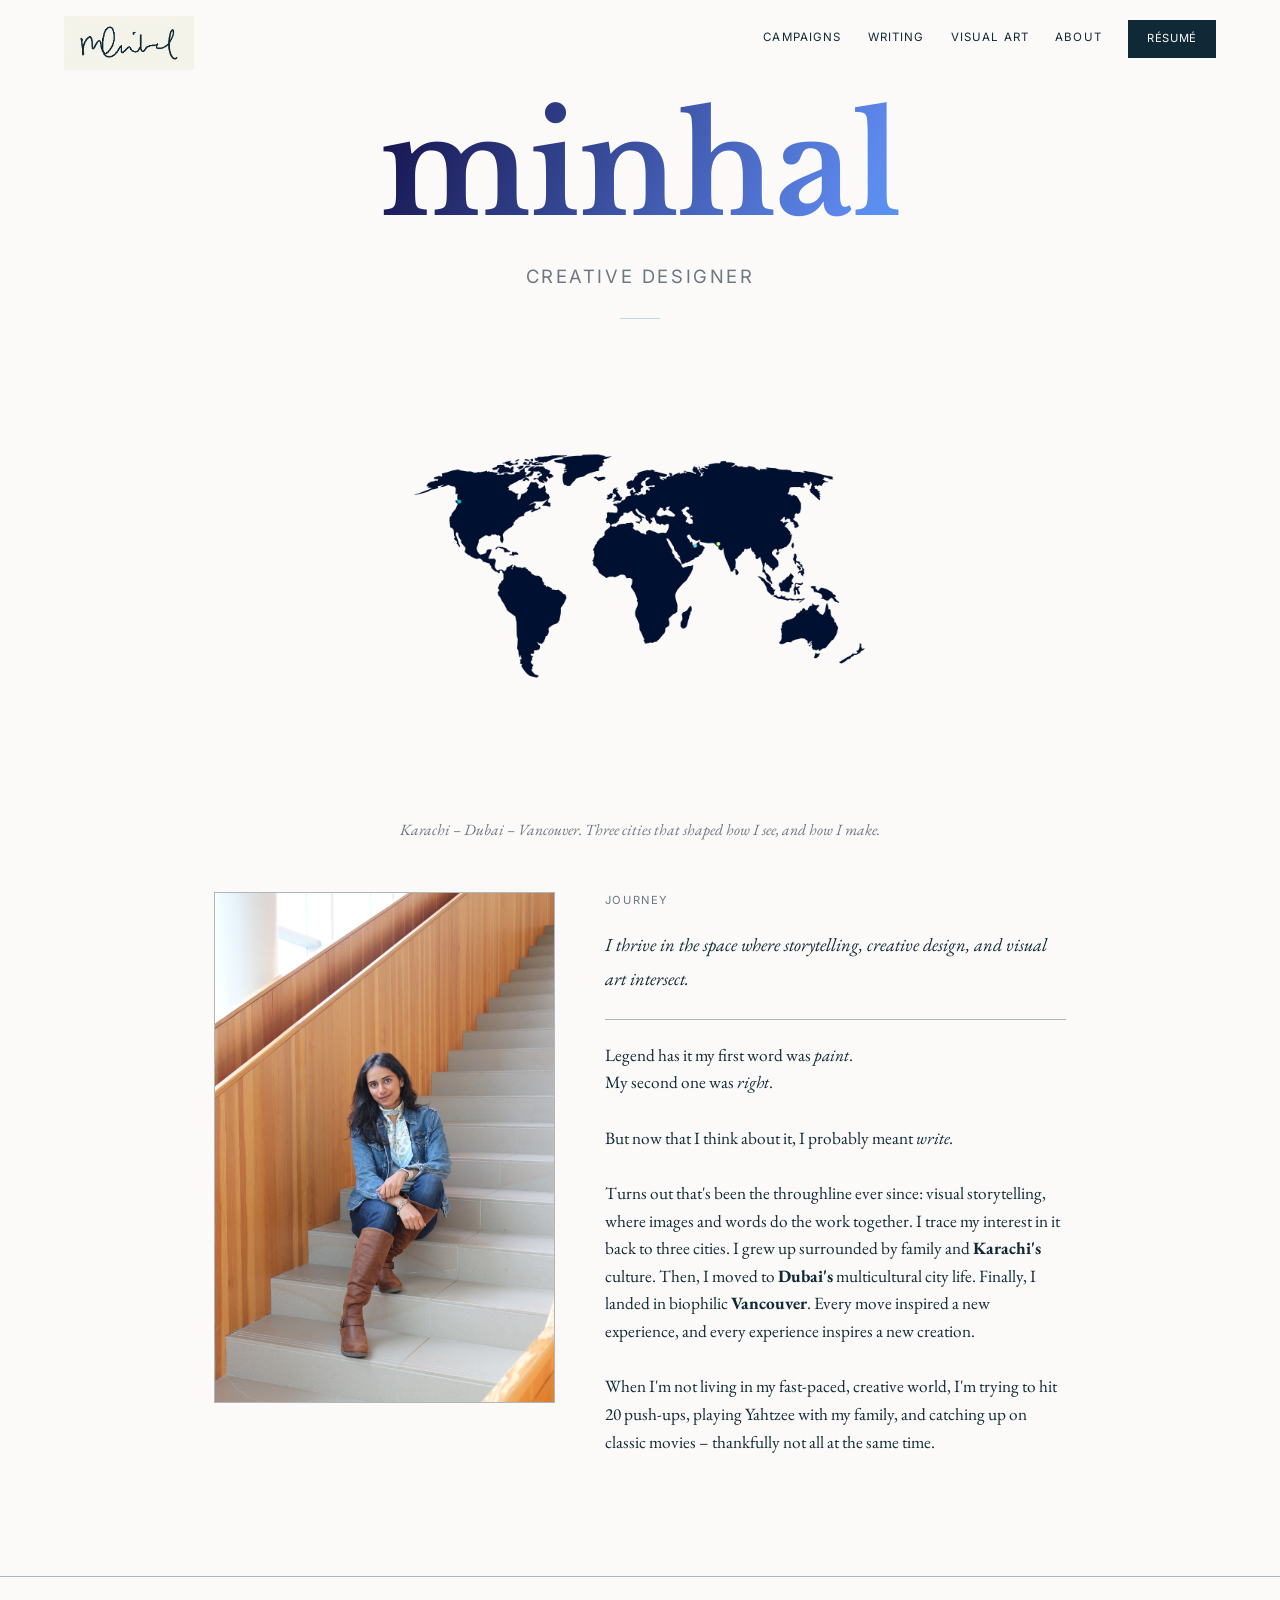
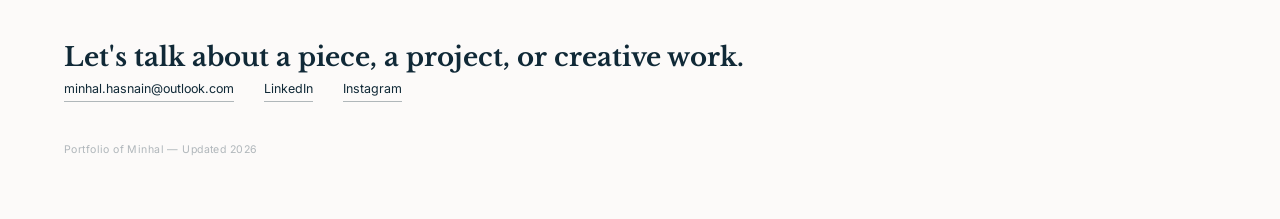
==== about.html @ 173825aa "Add files via upload" ====
<!DOCTYPE html>
<html lang="en">
<head>
<meta charset="UTF-8">
<meta name="viewport" content="width=device-width, initial-scale=1.0">
<title>About — Minhal</title>
<link rel="stylesheet" href="style.css">

<!--
  ============================================================
  HOW TO EDIT THIS FILE
  ============================================================
  The big centered name uses an animated gradient — its colors
  are the two "vivid-blue" variables near the top of style.css,
  plus your existing navy. Change those hex values there.

  The three cycling labels are in the .roles list below — add,
  remove, or reorder <span> entries and the rotation adjusts
  automatically. Timing is set in the <script> at the bottom
  (currently 2.4s per label).

  Bio paragraphs are plain text further down — replace directly.
  ============================================================
-->

<style>
  .about-hero {
    display: flex; flex-direction: column; align-items: center; justify-content: center;
    text-align: center;
    padding: 100px 24px 20px;
  }

  .name-gradient {
    font-family: 'Libre Baskerville', serif;
    font-weight: 700;
    font-size: clamp(3.2rem, 13vw, 8.5rem);
    line-height: 1;
    text-transform: lowercase;
    background: linear-gradient(115deg, var(--vivid-dark) 0%, var(--vivid-blue) 30%, var(--vivid-blue-light) 50%, var(--vivid-blue) 70%, var(--vivid-dark) 100%);
    background-size: 300% 300%;
    -webkit-background-clip: text;
    background-clip: text;
    color: transparent;
    animation: gradientFlow 9s ease infinite;
  }

  @keyframes gradientFlow {
    0%   { background-position: 0% 50%; }
    50%  { background-position: 100% 50%; }
    100% { background-position: 0% 50%; }
  }

  .roles {
    margin-top: 26px;
    height: 1.9rem;
    position: relative;
    font-family: 'Inter', sans-serif;
    font-size: 1.15rem;
    letter-spacing: 0.14em;
    text-transform: uppercase;
    color: var(--navy-soft);
  }
  .roles span {
    position: absolute; left: 50%; top: 0;
    transform: translateX(-50%);
    opacity: 0;
    transition: opacity 0.7s ease;
    white-space: nowrap;
  }
  .roles span.active { opacity: 1; }

  .about-divider {
    width: 40px; height: 1px; background: var(--teal);
    margin: 26px auto 0;
  }

  .map-wrap {
    max-width: 500px;
    margin: 30px auto 0;
    padding: 0 24px;
  }
  .map-wrap img { width: 100%; height: auto; display: block; }
  .map-caption {
    margin-top: 16px;
    text-align: center;
    font-family: 'EB Garamond', serif;
    font-style: italic;
    font-size: 0.98rem;
    color: var(--navy-soft);
  }

  .about-bio {
    max-width: 900px;
    margin: 30px auto 0;
    padding: 0 24px 120px;
    text-align: left;
    display: grid;
    grid-template-columns: 0.85fr 1.15fr;
    gap: 50px;
    align-items: start;
  }
  .about-headshot img {
    width: 100%;
    display: block;
    border: 1px solid var(--navy-faint);
  }
  .about-bio-text p {
    font-family: 'EB Garamond', serif;
    font-size: 1.15rem;
    line-height: 1.8;
    margin-bottom: 22px;
  }
  .about-bio-text .label { margin-bottom: 18px; display: block; }
  .bio-statement {
    font-family: 'Libre Baskerville', serif;
    font-style: italic;
    font-size: clamp(1.2rem, 2vw, 1.5rem);
    line-height: 1.4;
    color: var(--navy);
    margin-bottom: 30px;
    padding-bottom: 24px;
    border-bottom: 1px solid var(--navy-faint);
  }
  .bio-placeholder-box {
    border: 1px dashed var(--navy-faint);
    padding: 24px;
    font-family: 'Inter', sans-serif;
    font-size: 0.8rem;
    line-height: 1.7;
    color: var(--navy-soft);
  }
  .bio-placeholder-box strong { color: var(--navy); }

  @media (max-width: 700px) {
    .about-bio { grid-template-columns: 1fr; }
    .about-headshot { max-width: 260px; margin: 0 auto; }
  }

  @media (prefers-reduced-motion: reduce) {
    .name-gradient { animation: none; background-position: 30% 50%; }
    .roles span { transition: none; }
  }
</style>
</head>
<body>

<a class="mark" href="index.html"><img src="images/signature.png" alt="Minhal signature"></a>
<nav class="nav-desktop">
  <a class="nav-link" href="work.html">Campaigns</a>
  <a class="nav-link" href="writing.html">Writing</a>
  <a class="nav-link" href="art.html">Visual Art</a>
  <a class="nav-link" href="about.html">About</a>
  <a class="btn-resume" href="#">Résumé</a>
</nav>
<div class="nav-mobile-toggle" id="hamburger"><span></span></div>
<div class="mobile-menu" id="mobileMenu">
  <a class="mobile-link" href="work.html">Campaigns</a>
  <a class="mobile-link" href="writing.html">Writing</a>
  <a class="mobile-link" href="art.html">Visual Art</a>
  <a class="mobile-link" href="about.html">About</a>
  <a class="btn-resume" href="#">Résumé</a>
</div>

<!-- SECTION: ABOUT HERO -->
<div class="about-hero">
  <div class="name-gradient">Minhal</div>
  <div class="roles">
    <span class="active">Storyteller</span>
    <span>Creative Designer</span>
    <span>Visual Artist</span>
  </div>
  <div class="about-divider"></div>

 <div class="map-wrap">
    <img src="images/world-map.png" alt="World map with pins marking Vancouver, Dubai, and Karachi" style="width: 100%; height: auto;">
</div>
    <p class="map-caption">Karachi – Dubai – Vancouver. Three cities that shaped how I see, and how I make.</p>
  </div>
</div>

<!-- SECTION: BIO -->
<div class="about-bio">
  <div class="about-headshot">
    <img src="images/headshot.jpg" alt="Portrait of Minhal">
  </div>
  <div class="about-bio-text">
    <span class="label">Journey</span>
    <p class="bio-statement">I thrive in the space where storytelling, creative design, and visual art intersect.</p>

      Legend has it my first word was <i>paint</i>.<br>
      My second one was <i>right</i>.<br> 
      <br>
      But now that I think about it, I probably meant <i>write.</i><br>
      <br>
      Turns out that's been the throughline ever since: visual storytelling, where images and words do the work together. I trace my interest in it back to three cities. I grew up surrounded by family and <b>Karachi's</b> culture. Then, I moved to <b>Dubai's</b> multicultural city life. Finally, I landed in biophilic <b>Vancouver</b>. Every move inspired a new experience, and every experience inspires a new creation.<br>
      <br>
      When I'm not living in my fast-paced, creative world, I'm trying to hit 20 push-ups, playing Yahtzee with my family, and catching up on classic movies – thankfully not all at the same time.
    </div>
  </div>
</div>

  <footer id="contact">
  <div class="wrap">
    <h2 class="display">Let's talk about a piece, a project, or creative work.</h2>
        <div class="contact-row">
      <a href="mailto:minhal.hasnain@outlook.com">minhal.hasnain@outlook.com</a>
      <a href="https://www.linkedin.com/in/minhal-hasnain-a8464b2b0/" target="_blank" rel="noopener">LinkedIn</a>
      <a href="https://www.instagram.com/spilling.ink.mh/" target="_blank" rel="noopener">Instagram</a>
    </div>
    <div class="fine-print">Portfolio of Minhal — Updated 2026</div>
  </div>
</footer>
  
<script>
    const hamburger = document.getElementById('hamburger');
  const mobileMenu = document.getElementById('mobileMenu');
  hamburger.addEventListener('click', () => { hamburger.classList.toggle('open'); mobileMenu.classList.toggle('open'); });
  document.querySelectorAll('.mobile-menu a').forEach(a => {
    a.addEventListener('click', () => { hamburger.classList.remove('open'); mobileMenu.classList.remove('open'); });
  });

  // Cycling role labels
  const roles = document.querySelectorAll('.roles span');
  let roleIndex = 0;
  setInterval(() => {
    roles[roleIndex].classList.remove('active');
    roleIndex = (roleIndex + 1) % roles.length;
    roles[roleIndex].classList.add('active');
  }, 1500);
</script>

</body>
</html>
---- style.css ----
/* ============================================================
   SHARED STYLES — loaded by both index.html and about.html
   Edit colors and fonts here once; both pages update.
   ============================================================ */
@import url('https://fonts.googleapis.com/css2?family=Libre+Baskerville:ital,wght@0,400;0,700;1,400&family=EB+Garamond:ital,wght@0,400;0,500;0,600;1,400&family=Inter:wght@400;500&family=Parisienne&display=swap');

:root {
  /* ---- EDIT YOUR COLORS HERE ---- */
  --cream: #fcfaf9;
  --teal:  #bfdbdd;
  --grey:  #e6eaef;
  --navy:  #102937;
  /* one-time accent used only for the About page name gradient */
  --vivid-blue: #5E8AEF;
  --vivid-blue-light: #24CAEA;
  --vivid-dark: #14114A;
  /* -------------------------------- */
  --navy-soft: rgba(16, 41, 55, 0.62);
  --navy-faint: rgba(16, 41, 55, 0.32);
}

* { box-sizing: border-box; margin: 0; padding: 0; }
html { scroll-behavior: smooth; }
body {
  background: var(--cream);
  color: var(--navy);
  font-family: 'EB Garamond', serif;
  font-size: 1.08rem;
  line-height: 1.6;
  -webkit-font-smoothing: antialiased;
  overflow-x: hidden;
}
a { color: inherit; text-decoration: none; }
.display { font-family: 'Libre Baskerville', serif; }
.label {
  font-family: 'Inter', sans-serif;
  font-size: 0.7rem;
  letter-spacing: 0.14em;
  text-transform: uppercase;
  color: var(--navy-soft);
}
.wrap { max-width: 1400px; margin: 0 auto; padding: 0 clamp(20px, 5vw, 64px); }

/* ---------- SIGNATURE (fixed top-left, links home) ---------- */
.mark {
  position: fixed;
  top: 16px;
  left: clamp(20px, 5vw, 64px);
  z-index: 60;
  display: block;
  background: rgba(242, 240, 228, 0.75);
  backdrop-filter: blur(6px);
  padding: 6px 12px;
  line-height: 1;
}
.mark img {
  display: block;
  height: 42px;
  width: auto;
}

/* ---------- DESKTOP NAV — flat, 4 items, résumé CTA ---------- */
.nav-desktop {
  position: fixed;
  top: 20px;
  right: clamp(20px, 5vw, 64px);
  z-index: 60;
  display: flex;
  align-items: center;
  gap: 26px;
  font-family: 'Inter', sans-serif;
  font-size: 0.72rem;
  letter-spacing: 0.1em;
  text-transform: uppercase;
}
.nav-desktop a.nav-link {
  position: relative;
  padding-bottom: 3px;
}
.nav-desktop a.nav-link::after {
  content: ""; position: absolute; left: 0; bottom: 0;
  width: 0%; height: 1px; background: var(--navy);
  transition: width 0.25s ease;
}
.nav-desktop a.nav-link:hover::after { width: 100%; }
.btn-resume {
  font-family: 'Inter', sans-serif; font-size: 0.7rem; letter-spacing: 0.06em; text-transform: uppercase;
  background: var(--navy); color: var(--cream); padding: 9px 18px; border: 1px solid var(--navy);
  transition: opacity 0.2s ease;
}
.btn-resume:hover { opacity: 0.85; }

/* ---------- MOBILE HAMBURGER + MENU (flat) ---------- */
.nav-mobile-toggle {
  display: none; position: fixed; top: 20px; right: 20px; z-index: 70;
  width: 40px; height: 40px; background: rgba(242,240,228,0.9);
  border: 1px solid var(--navy-faint); align-items: center; justify-content: center; cursor: pointer;
}
.nav-mobile-toggle span { display: block; width: 18px; height: 1px; background: var(--navy); position: relative; }
.nav-mobile-toggle span::before, .nav-mobile-toggle span::after {
  content: ""; position: absolute; left: 0; width: 18px; height: 1px; background: var(--navy);
  transition: transform 0.25s ease;
}
.nav-mobile-toggle span::before { top: -6px; }
.nav-mobile-toggle span::after { top: 6px; }
.nav-mobile-toggle.open span { background: transparent; }
.nav-mobile-toggle.open span::before { transform: translateY(6px) rotate(45deg); }
.nav-mobile-toggle.open span::after { transform: translateY(-6px) rotate(-45deg); }

.mobile-menu {
  position: fixed; inset: 0; background: var(--cream); z-index: 65;
  padding: 100px 32px 40px; display: flex; flex-direction: column; gap: 4px;
  transform: translateX(100%); transition: transform 0.35s ease; overflow-y: auto;
}
.mobile-menu.open { transform: translateX(0); }
.mobile-menu a.mobile-link {
  display: block; padding: 18px 0; border-bottom: 1px solid var(--navy-faint);
  font-family: 'Libre Baskerville', serif; font-size: 1.3rem; font-weight: 700;
}
.mobile-menu .btn-resume { margin-top: 24px; text-align: center; }

@media (max-width: 860px) {
  .nav-desktop { display: none; }
  .nav-mobile-toggle { display: flex; }
}

/* ---------- SECTIONS GENERAL ---------- */
section { padding: 100px 0; border-top: 1px solid var(--navy-faint); }
.section-head { display: flex; justify-content: space-between; align-items: baseline; margin-bottom: 50px; flex-wrap: wrap; gap: 12px; }
.section-head h2 { font-size: clamp(1.8rem, 3.4vw, 2.6rem); font-weight: 700; }
.section-index { font-family: 'Inter', sans-serif; font-size: 0.7rem; letter-spacing: 0.1em; color: var(--navy-soft); }
.subhead { font-family: 'Inter', sans-serif; font-size: 0.72rem; letter-spacing: 0.1em; text-transform: uppercase; color: var(--navy-soft); margin: 44px 0 20px; border-top: 1px solid var(--navy-faint); padding-top: 20px; display:flex; justify-content:space-between; align-items:baseline; }
.subhead:first-of-type { margin-top: 0; border-top: none; padding-top: 0; }
.view-all { font-family: 'Inter', sans-serif; font-size: 0.68rem; letter-spacing: 0.06em; border-bottom: 1px solid var(--navy-soft); padding-bottom: 1px; text-transform: none; }
.view-all:hover { border-color: var(--teal); background: var(--teal); }

.placeholder-note { position: absolute; inset: 0; display: flex; align-items: center; justify-content: center; font-family: 'Inter', sans-serif; font-size: 0.62rem; letter-spacing: 0.08em; text-transform: uppercase; color: rgba(16,41,55,0.4); text-align: center; padding: 0 12px; }
.fill-a { background: linear-gradient(135deg, var(--teal), var(--cream)); }
.fill-b { background: linear-gradient(160deg, var(--navy), var(--teal)); }
.fill-c { background: linear-gradient(200deg, var(--grey), var(--teal)); }
.fill-d { background: linear-gradient(120deg, var(--cream), var(--navy) 140%); }

/* ---------- FOOTER (shared across every page) ---------- */
footer { padding: 60px 0; border-top: 1px solid var(--navy-faint); }
.contact-row { display: flex; gap: 30px; flex-wrap: wrap; font-family: 'Inter', sans-serif; font-size: 0.78rem; }
.contact-row a { border-bottom: 1px solid var(--navy-faint); padding-bottom: 2px; }
.fine-print { margin-top: 40px; font-family: 'Inter', sans-serif; font-size: 0.66rem; color: var(--navy-faint); letter-spacing: 0.04em; }
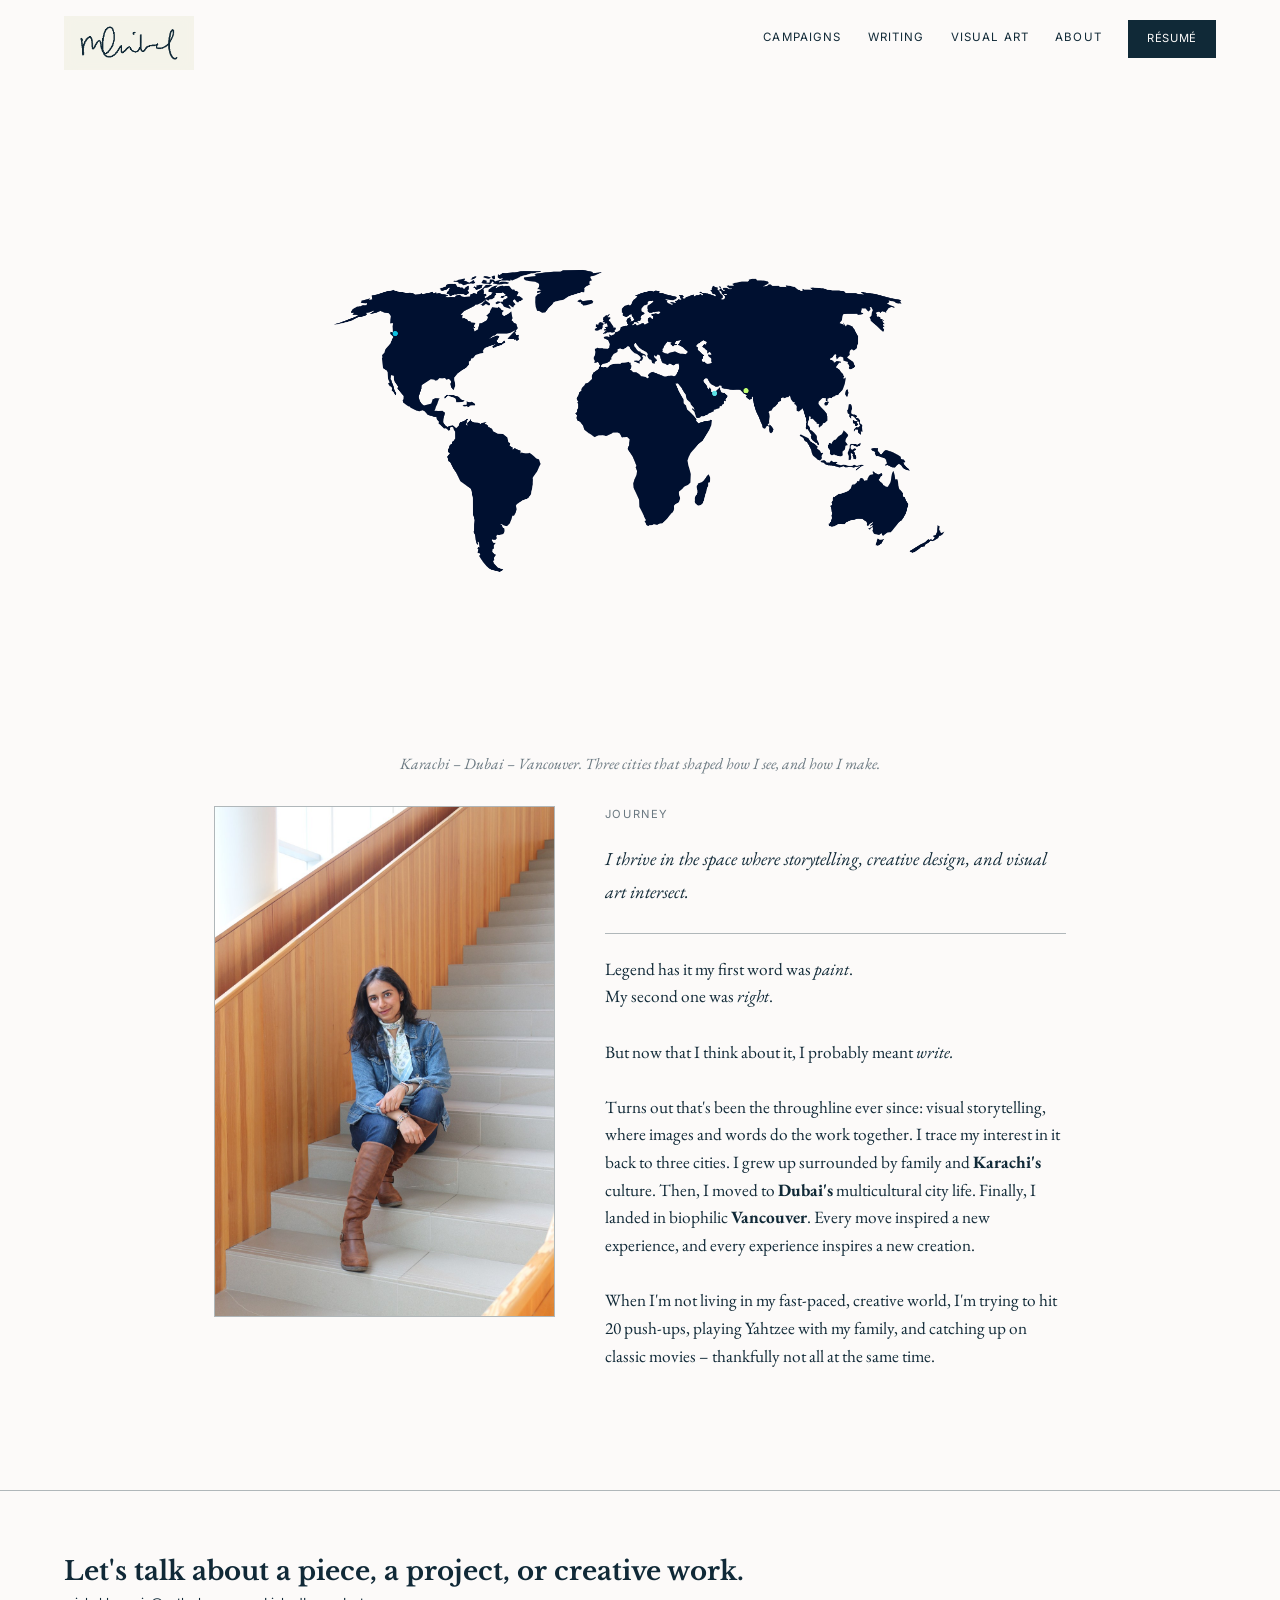
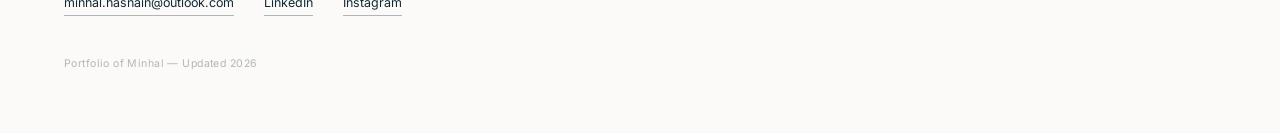
==== commit 572bc0f1: "Add files via upload" ====
--- a/about.html
+++ b/about.html
@@ -10,14 +10,12 @@
   ============================================================
   HOW TO EDIT THIS FILE
   ============================================================
-  The big centered name uses an animated gradient — its colors
-  are the two "vivid-blue" variables near the top of style.css,
-  plus your existing navy. Change those hex values there.
-
-  The three cycling labels are in the .roles list below — add,
-  remove, or reorder <span> entries and the rotation adjusts
-  automatically. Timing is set in the <script> at the bottom
-  (currently 2.4s per label).
+  The headline is now the three cycling phrases in .about-cycle
+  below — add, remove, or reorder <span> entries (each with its
+  own color class: c-storyteller / c-designer / c-artist) and the
+  rotation adjusts automatically. It uses the same "falls into
+  place" flip animation as the landing page tagline. Timing is
+  set in the <script> at the bottom (currently 2.5s per phrase).
 
   Bio paragraphs are plain text further down — replace directly.
   ============================================================
@@ -27,61 +25,54 @@
   .about-hero {
     display: flex; flex-direction: column; align-items: center; justify-content: center;
     text-align: center;
-    padding: 100px 24px 20px;
-  }
-
-  .name-gradient {
-    font-family: 'Libre Baskerville', serif;
-    font-weight: 700;
-    font-size: clamp(3.2rem, 13vw, 8.5rem);
-    line-height: 1;
-    text-transform: lowercase;
-    background: linear-gradient(115deg, var(--vivid-dark) 0%, var(--vivid-blue) 30%, var(--vivid-blue-light) 50%, var(--vivid-blue) 70%, var(--vivid-dark) 100%);
-    background-size: 300% 300%;
-    -webkit-background-clip: text;
-    background-clip: text;
-    color: transparent;
-    animation: gradientFlow 9s ease infinite;
-  }
-
-  @keyframes gradientFlow {
-    0%   { background-position: 0% 50%; }
-    50%  { background-position: 100% 50%; }
-    100% { background-position: 0% 50%; }
-  }
-
-  .roles {
-    margin-top: 26px;
-    height: 1.9rem;
+    padding: 90px 24px 10px;
+  }
+
+  .about-cycle {
     position: relative;
-    font-family: 'Inter', sans-serif;
-    font-size: 1.15rem;
-    letter-spacing: 0.14em;
-    text-transform: uppercase;
-    color: var(--navy-soft);
-  }
-  .roles span {
-    position: absolute; left: 50%; top: 0;
-    transform: translateX(-50%);
+    height: 1.35em;
+    overflow: hidden;
+  }
+  .about-cycle span {
+    position: absolute;
+    left: 50%;
+    top: 0;
+    line-height: 1.35em;
+    white-space: nowrap;
+    font-family: 'EB Garamond', serif;
+    font-weight: 400;
+    font-style: normal;
+    font-size: clamp(2.4rem, 6vw, 4.5rem);
     opacity: 0;
-    transition: opacity 0.7s ease;
-    white-space: nowrap;
-  }
-  .roles span.active { opacity: 1; }
-
-  .about-divider {
-    width: 40px; height: 1px; background: var(--teal);
-    margin: 26px auto 0;
-  }
+    transform: translateX(-50%) translateY(-120%);
+    transition: transform 0.55s cubic-bezier(0.34, 1.45, 0.5, 1), opacity 0.4s ease;
+  }
+  .about-cycle span.active {
+    opacity: 1;
+    transform: translateX(-50%) translateY(0);
+  }
+  .about-cycle span.leaving {
+    opacity: 0;
+    transform: translateX(-50%) translateY(120%);
+    transition: transform 0.4s cubic-bezier(0.5, 0, 0.75, 0), opacity 0.3s ease;
+  }
+  .about-cycle span.reset {
+    transition: none !important;
+    transform: translateX(-50%) translateY(-120%);
+    opacity: 0;
+  }
+  .about-cycle .c-storyteller { color: var(--teal); }
+  .about-cycle .c-designer { color: #5e72eb; }
+  .about-cycle .c-artist { color: #FE7F9C; }
 
   .map-wrap {
-    max-width: 500px;
-    margin: 30px auto 0;
+    max-width: 660px;
+    margin: 14px auto 0;
     padding: 0 24px;
   }
   .map-wrap img { width: 100%; height: auto; display: block; }
   .map-caption {
-    margin-top: 16px;
+    margin-top: 12px;
     text-align: center;
     font-family: 'EB Garamond', serif;
     font-style: italic;
@@ -91,7 +82,7 @@
 
   .about-bio {
     max-width: 900px;
-    margin: 30px auto 0;
+    margin: 20px auto 0;
     padding: 0 24px 120px;
     text-align: left;
     display: grid;
@@ -137,8 +128,7 @@
   }
 
   @media (prefers-reduced-motion: reduce) {
-    .name-gradient { animation: none; background-position: 30% 50%; }
-    .roles span { transition: none; }
+    .about-cycle span { transition: opacity 0.4s ease; transform: translateX(-50%) !important; }
   }
 </style>
 </head>
@@ -163,19 +153,16 @@
 
 <!-- SECTION: ABOUT HERO -->
 <div class="about-hero">
-  <div class="name-gradient">Minhal</div>
-  <div class="roles">
-    <span class="active">Storyteller</span>
-    <span>Creative Designer</span>
-    <span>Visual Artist</span>
-  </div>
-  <div class="about-divider"></div>
+  <div class="about-cycle" id="aboutCycle">
+    <span class="active c-storyteller">Storyteller</span>
+    <span class="c-designer">Creative Designer</span>
+    <span class="c-artist">Visual Artist</span>
+  </div>
 
  <div class="map-wrap">
     <img src="images/world-map.png" alt="World map with pins marking Vancouver, Dubai, and Karachi" style="width: 100%; height: auto;">
 </div>
-    <p class="map-caption">Karachi – Dubai – Vancouver. Three cities that shaped how I see, and how I make.</p>
-  </div>
+  <p class="map-caption">Karachi – Dubai – Vancouver. Three cities that shaped how I see, and how I make.</p>
 </div>
 
 <!-- SECTION: BIO -->
@@ -197,7 +184,6 @@
       When I'm not living in my fast-paced, creative world, I'm trying to hit 20 push-ups, playing Yahtzee with my family, and catching up on classic movies – thankfully not all at the same time.
     </div>
   </div>
-</div>
 
   <footer id="contact">
   <div class="wrap">
@@ -219,14 +205,27 @@
     a.addEventListener('click', () => { hamburger.classList.remove('open'); mobileMenu.classList.remove('open'); });
   });
 
-  // Cycling role labels
-  const roles = document.querySelectorAll('.roles span');
-  let roleIndex = 0;
-  setInterval(() => {
-    roles[roleIndex].classList.remove('active');
-    roleIndex = (roleIndex + 1) % roles.length;
-    roles[roleIndex].classList.add('active');
-  }, 1500);
+  // Cycling headline — falls into place rather than fading
+  (function () {
+    var wrap = document.getElementById('aboutCycle');
+    var spans = Array.prototype.slice.call(wrap.children);
+    var idx = 0;
+    setInterval(function () {
+      var current = spans[idx];
+      current.classList.remove('active');
+      current.classList.add('leaving');
+      var nextIdx = (idx + 1) % spans.length;
+      var next = spans[nextIdx];
+      next.classList.add('reset');
+      void next.offsetWidth; /* force reflow so the reset position applies before animating in */
+      next.classList.remove('reset');
+      next.classList.add('active');
+      (function (el) {
+        setTimeout(function () { el.classList.remove('leaving'); }, 450);
+      })(current);
+      idx = nextIdx;
+    }, 2500);
+  })();
 </script>
 
 </body>
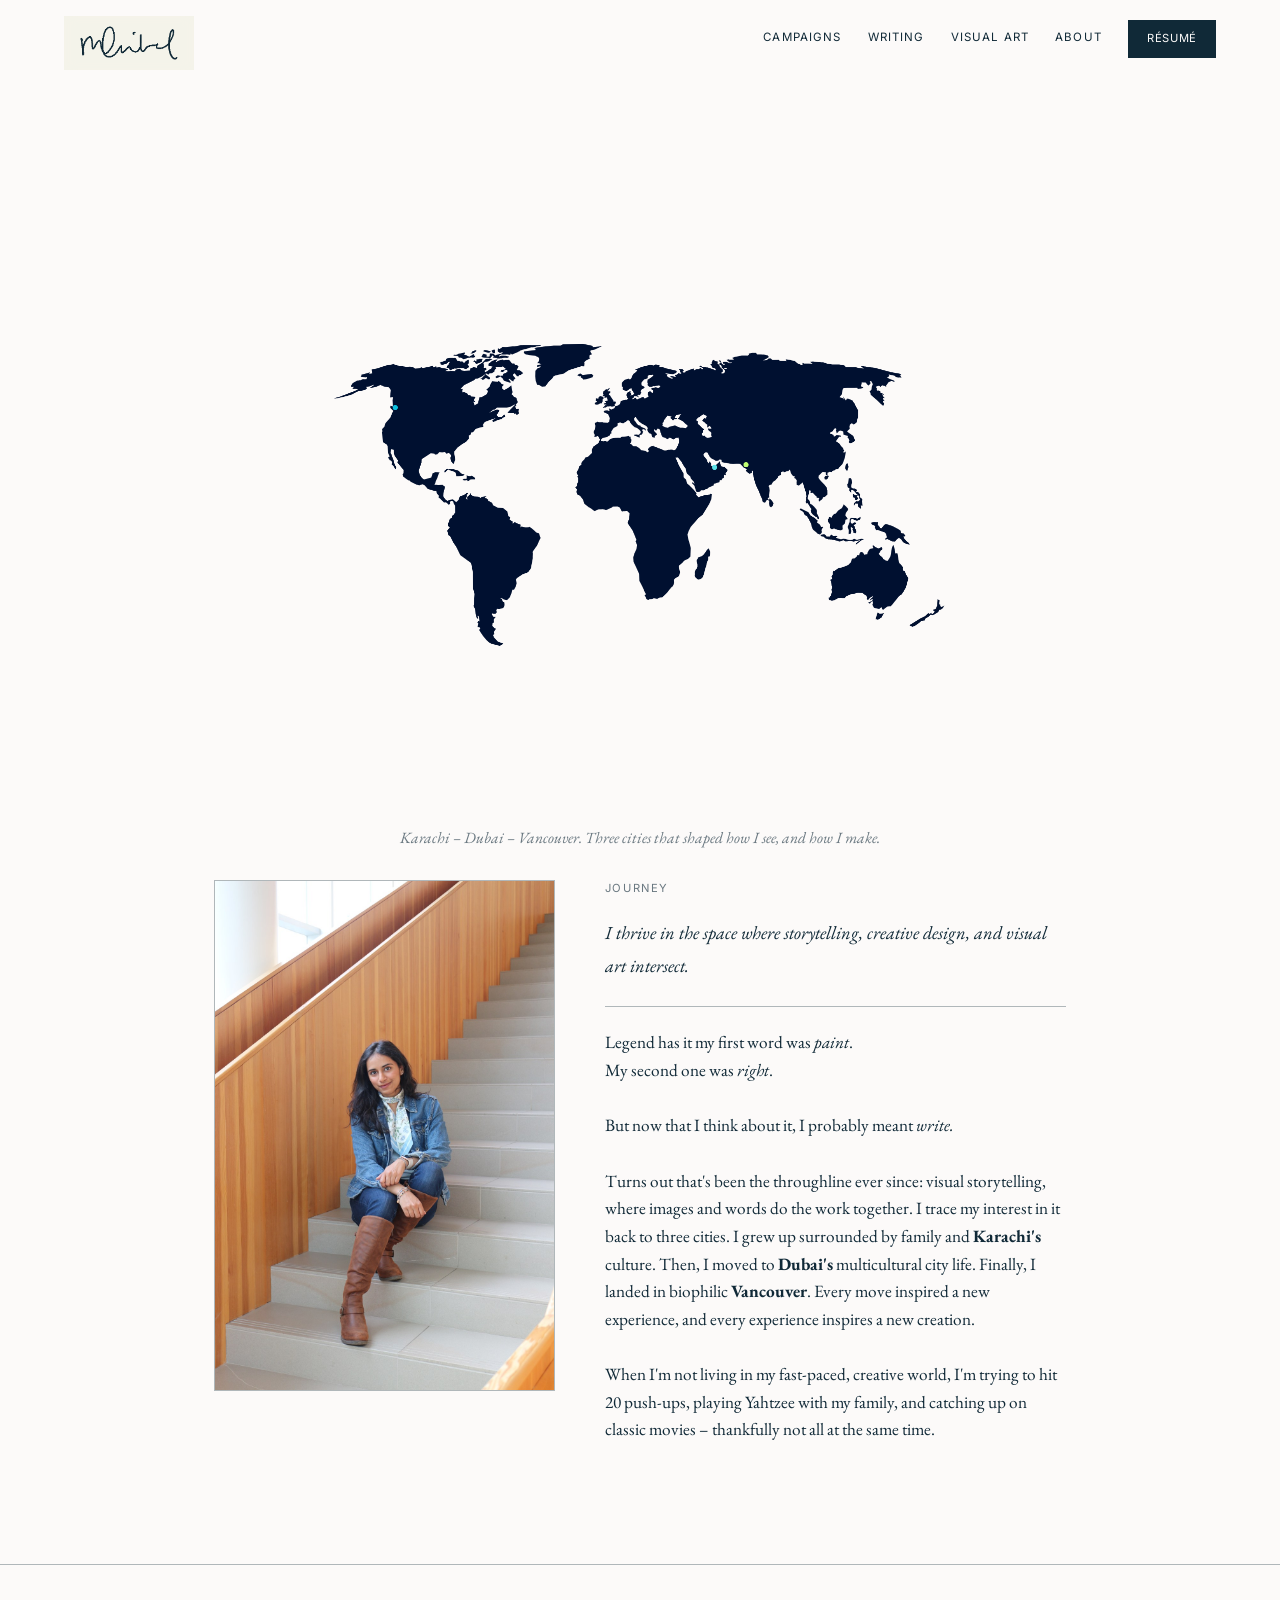
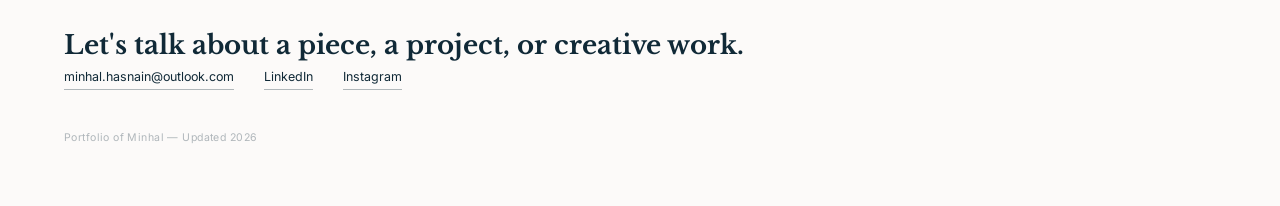
==== commit 4de318f3: "Add files via upload" ====
--- a/about.html
+++ b/about.html
@@ -32,6 +32,10 @@
     position: relative;
     height: 1.35em;
     overflow: hidden;
+    font-family: 'EB Garamond', serif;
+    font-weight: 400;
+    font-style: normal;
+    font-size: clamp(2.4rem, 6vw, 4.5rem);
   }
   .about-cycle span {
     position: absolute;
@@ -39,10 +43,6 @@
     top: 0;
     line-height: 1.35em;
     white-space: nowrap;
-    font-family: 'EB Garamond', serif;
-    font-weight: 400;
-    font-style: normal;
-    font-size: clamp(2.4rem, 6vw, 4.5rem);
     opacity: 0;
     transform: translateX(-50%) translateY(-120%);
     transition: transform 0.55s cubic-bezier(0.34, 1.45, 0.5, 1), opacity 0.4s ease;
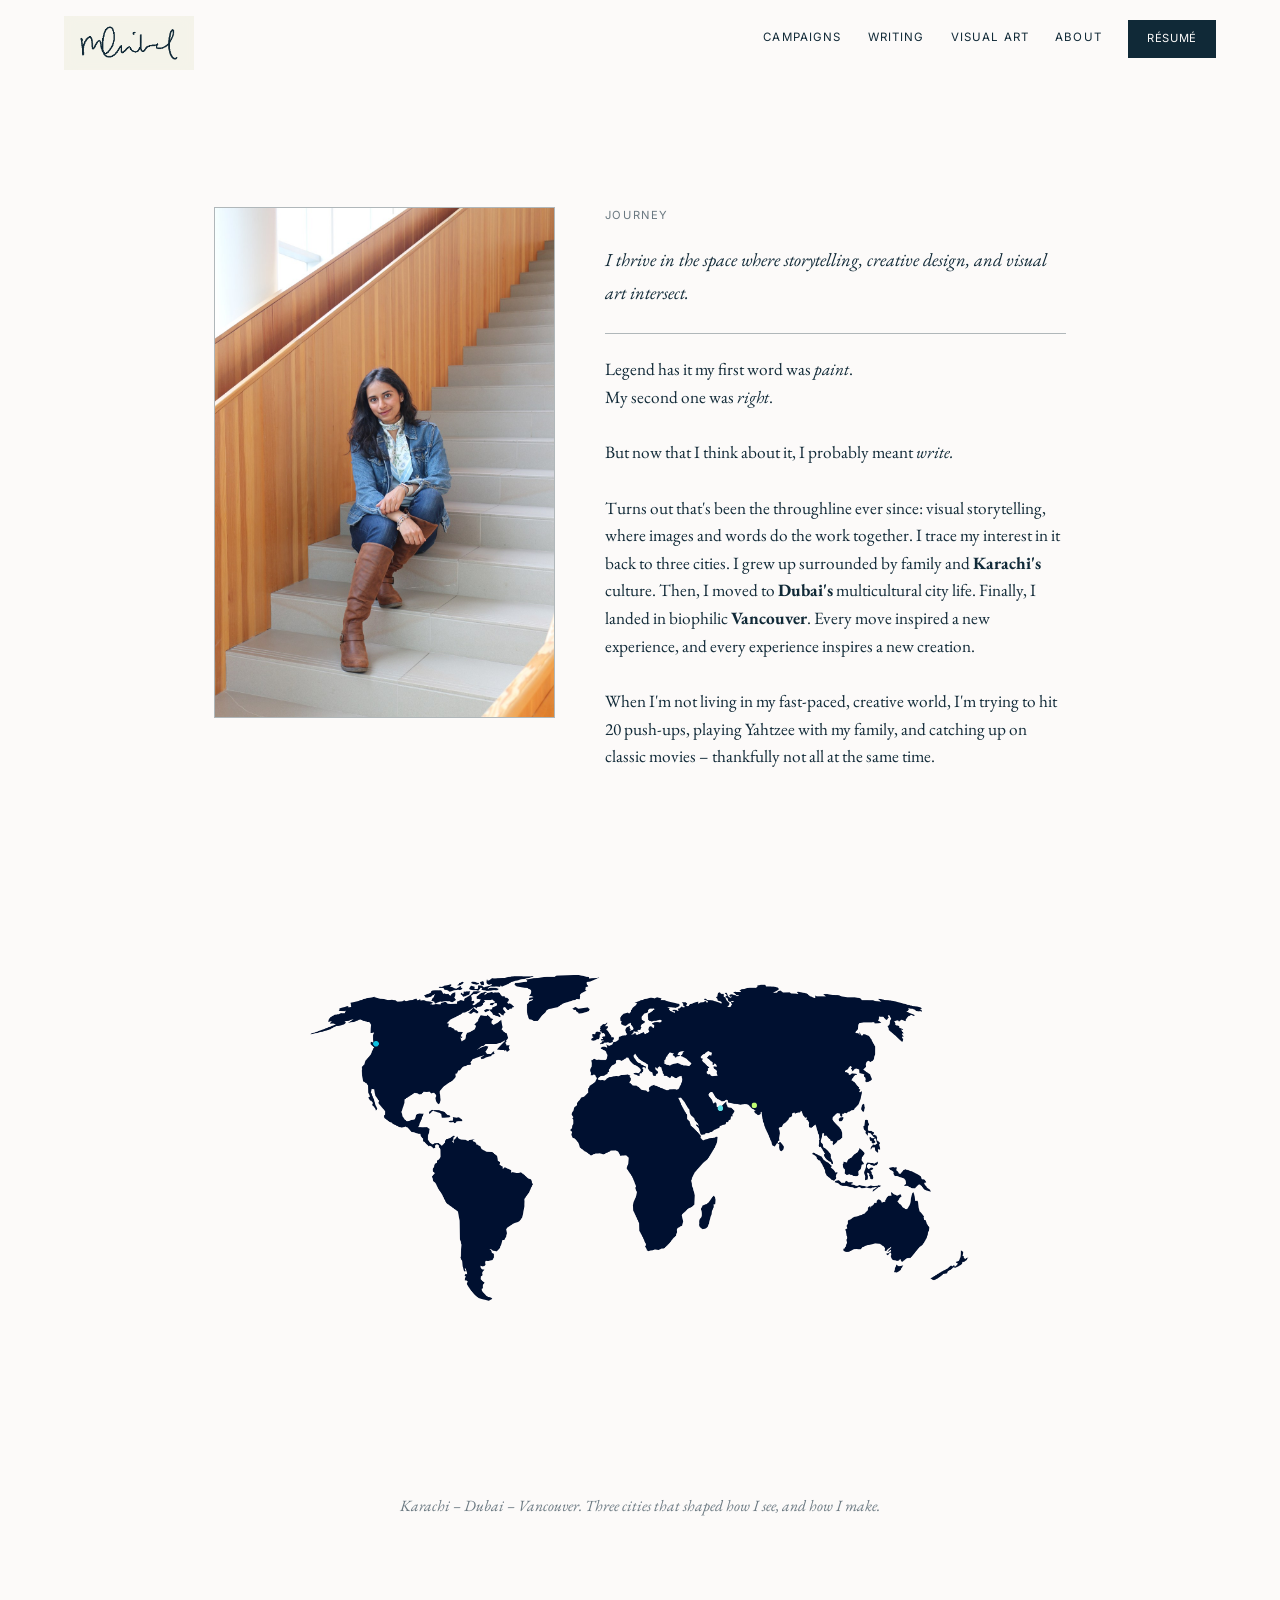
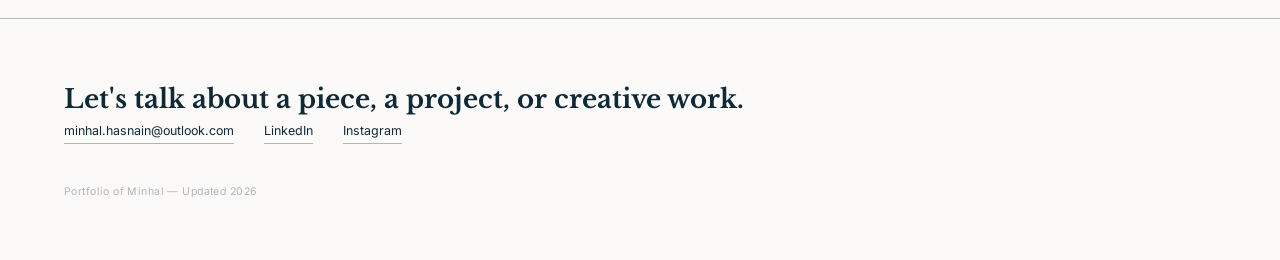
==== commit e29a9cc9: "Add files via upload" ====
--- a/about.html
+++ b/about.html
@@ -10,12 +10,13 @@
   ============================================================
   HOW TO EDIT THIS FILE
   ============================================================
-  The headline is now the three cycling phrases in .about-cycle
-  below — add, remove, or reorder <span> entries (each with its
-  own color class: c-storyteller / c-designer / c-artist) and the
-  rotation adjusts automatically. It uses the same "falls into
-  place" flip animation as the landing page tagline. Timing is
-  set in the <script> at the bottom (currently 2.5s per phrase).
+  Page order, top to bottom: cycling headline -> bio (headshot +
+  blurb) -> map. The headline is the three phrases in .about-cycle
+  — add, remove, or reorder <span> entries (each with its own
+  color class: c-storyteller / c-designer / c-artist) and the
+  rotation adjusts automatically. It "falls into place" the same
+  way the landing page tagline does. Timing is set in the second
+  <script> block near the bottom (currently 2.5s per phrase).
 
   Bio paragraphs are plain text further down — replace directly.
   ============================================================
@@ -65,25 +66,10 @@
   .about-cycle .c-designer { color: #5e72eb; }
   .about-cycle .c-artist { color: #FE7F9C; }
 
-  .map-wrap {
-    max-width: 660px;
-    margin: 14px auto 0;
-    padding: 0 24px;
-  }
-  .map-wrap img { width: 100%; height: auto; display: block; }
-  .map-caption {
-    margin-top: 12px;
-    text-align: center;
-    font-family: 'EB Garamond', serif;
-    font-style: italic;
-    font-size: 0.98rem;
-    color: var(--navy-soft);
-  }
-
   .about-bio {
     max-width: 900px;
-    margin: 20px auto 0;
-    padding: 0 24px 120px;
+    margin: 10px auto 0;
+    padding: 0 24px;
     text-align: left;
     display: grid;
     grid-template-columns: 0.85fr 1.15fr;
@@ -112,15 +98,26 @@
     padding-bottom: 24px;
     border-bottom: 1px solid var(--navy-faint);
   }
-  .bio-placeholder-box {
-    border: 1px dashed var(--navy-faint);
-    padding: 24px;
-    font-family: 'Inter', sans-serif;
-    font-size: 0.8rem;
-    line-height: 1.7;
+
+  .about-map-section {
+    max-width: 900px;
+    margin: 50px auto 0;
+    padding: 0 24px 100px;
+    text-align: center;
+  }
+  .map-wrap {
+    max-width: 660px;
+    margin: 0 auto;
+  }
+  .map-wrap img { width: 100%; height: auto; display: block; }
+  .map-caption {
+    margin-top: 12px;
+    text-align: center;
+    font-family: 'EB Garamond', serif;
+    font-style: italic;
+    font-size: 0.98rem;
     color: var(--navy-soft);
   }
-  .bio-placeholder-box strong { color: var(--navy); }
 
   @media (max-width: 700px) {
     .about-bio { grid-template-columns: 1fr; }
@@ -151,21 +148,16 @@
   <a class="btn-resume" href="#">Résumé</a>
 </div>
 
-<!-- SECTION: ABOUT HERO -->
+<!-- SECTION: ABOUT HERO — cycling headline only -->
 <div class="about-hero">
   <div class="about-cycle" id="aboutCycle">
     <span class="active c-storyteller">Storyteller</span>
     <span class="c-designer">Creative Designer</span>
     <span class="c-artist">Visual Artist</span>
   </div>
-
- <div class="map-wrap">
-    <img src="images/world-map.png" alt="World map with pins marking Vancouver, Dubai, and Karachi" style="width: 100%; height: auto;">
 </div>
-  <p class="map-caption">Karachi – Dubai – Vancouver. Three cities that shaped how I see, and how I make.</p>
-</div>
-
-<!-- SECTION: BIO -->
+
+<!-- SECTION: BIO — moved up, right after the headline -->
 <div class="about-bio">
   <div class="about-headshot">
     <img src="images/headshot.jpg" alt="Portrait of Minhal">
@@ -185,7 +177,15 @@
     </div>
   </div>
 
-  <footer id="contact">
+<!-- SECTION: MAP — moved down, below the bio -->
+<div class="about-map-section">
+  <div class="map-wrap">
+    <img src="images/world-map.png" alt="World map with pins marking Vancouver, Dubai, and Karachi" style="width: 100%; height: auto;">
+  </div>
+  <p class="map-caption">Karachi – Dubai – Vancouver. Three cities that shaped how I see, and how I make.</p>
+</div>
+
+<footer id="contact">
   <div class="wrap">
     <h2 class="display">Let's talk about a piece, a project, or creative work.</h2>
         <div class="contact-row">
@@ -196,19 +196,28 @@
     <div class="fine-print">Portfolio of Minhal — Updated 2026</div>
   </div>
 </footer>
-  
+
 <script>
-    const hamburger = document.getElementById('hamburger');
-  const mobileMenu = document.getElementById('mobileMenu');
-  hamburger.addEventListener('click', () => { hamburger.classList.toggle('open'); mobileMenu.classList.toggle('open'); });
-  document.querySelectorAll('.mobile-menu a').forEach(a => {
-    a.addEventListener('click', () => { hamburger.classList.remove('open'); mobileMenu.classList.remove('open'); });
-  });
-
-  // Cycling headline — falls into place rather than fading
-  (function () {
-    var wrap = document.getElementById('aboutCycle');
-    var spans = Array.prototype.slice.call(wrap.children);
+  var hamburger = document.getElementById('hamburger');
+  var mobileMenu = document.getElementById('mobileMenu');
+  if (hamburger && mobileMenu) {
+    hamburger.addEventListener('click', function () {
+      hamburger.classList.toggle('open');
+      mobileMenu.classList.toggle('open');
+    });
+    document.querySelectorAll('.mobile-menu a').forEach(function (a) {
+      a.addEventListener('click', function () {
+        hamburger.classList.remove('open');
+        mobileMenu.classList.remove('open');
+      });
+    });
+  }
+</script>
+
+<script>
+  var aboutCycleWrap = document.getElementById('aboutCycle');
+  if (aboutCycleWrap) {
+    var spans = Array.prototype.slice.call(aboutCycleWrap.children);
     var idx = 0;
     setInterval(function () {
       var current = spans[idx];
@@ -217,7 +226,7 @@
       var nextIdx = (idx + 1) % spans.length;
       var next = spans[nextIdx];
       next.classList.add('reset');
-      void next.offsetWidth; /* force reflow so the reset position applies before animating in */
+      void next.offsetWidth;
       next.classList.remove('reset');
       next.classList.add('active');
       (function (el) {
@@ -225,7 +234,7 @@
       })(current);
       idx = nextIdx;
     }, 2500);
-  })();
+  }
 </script>
 
 </body>
